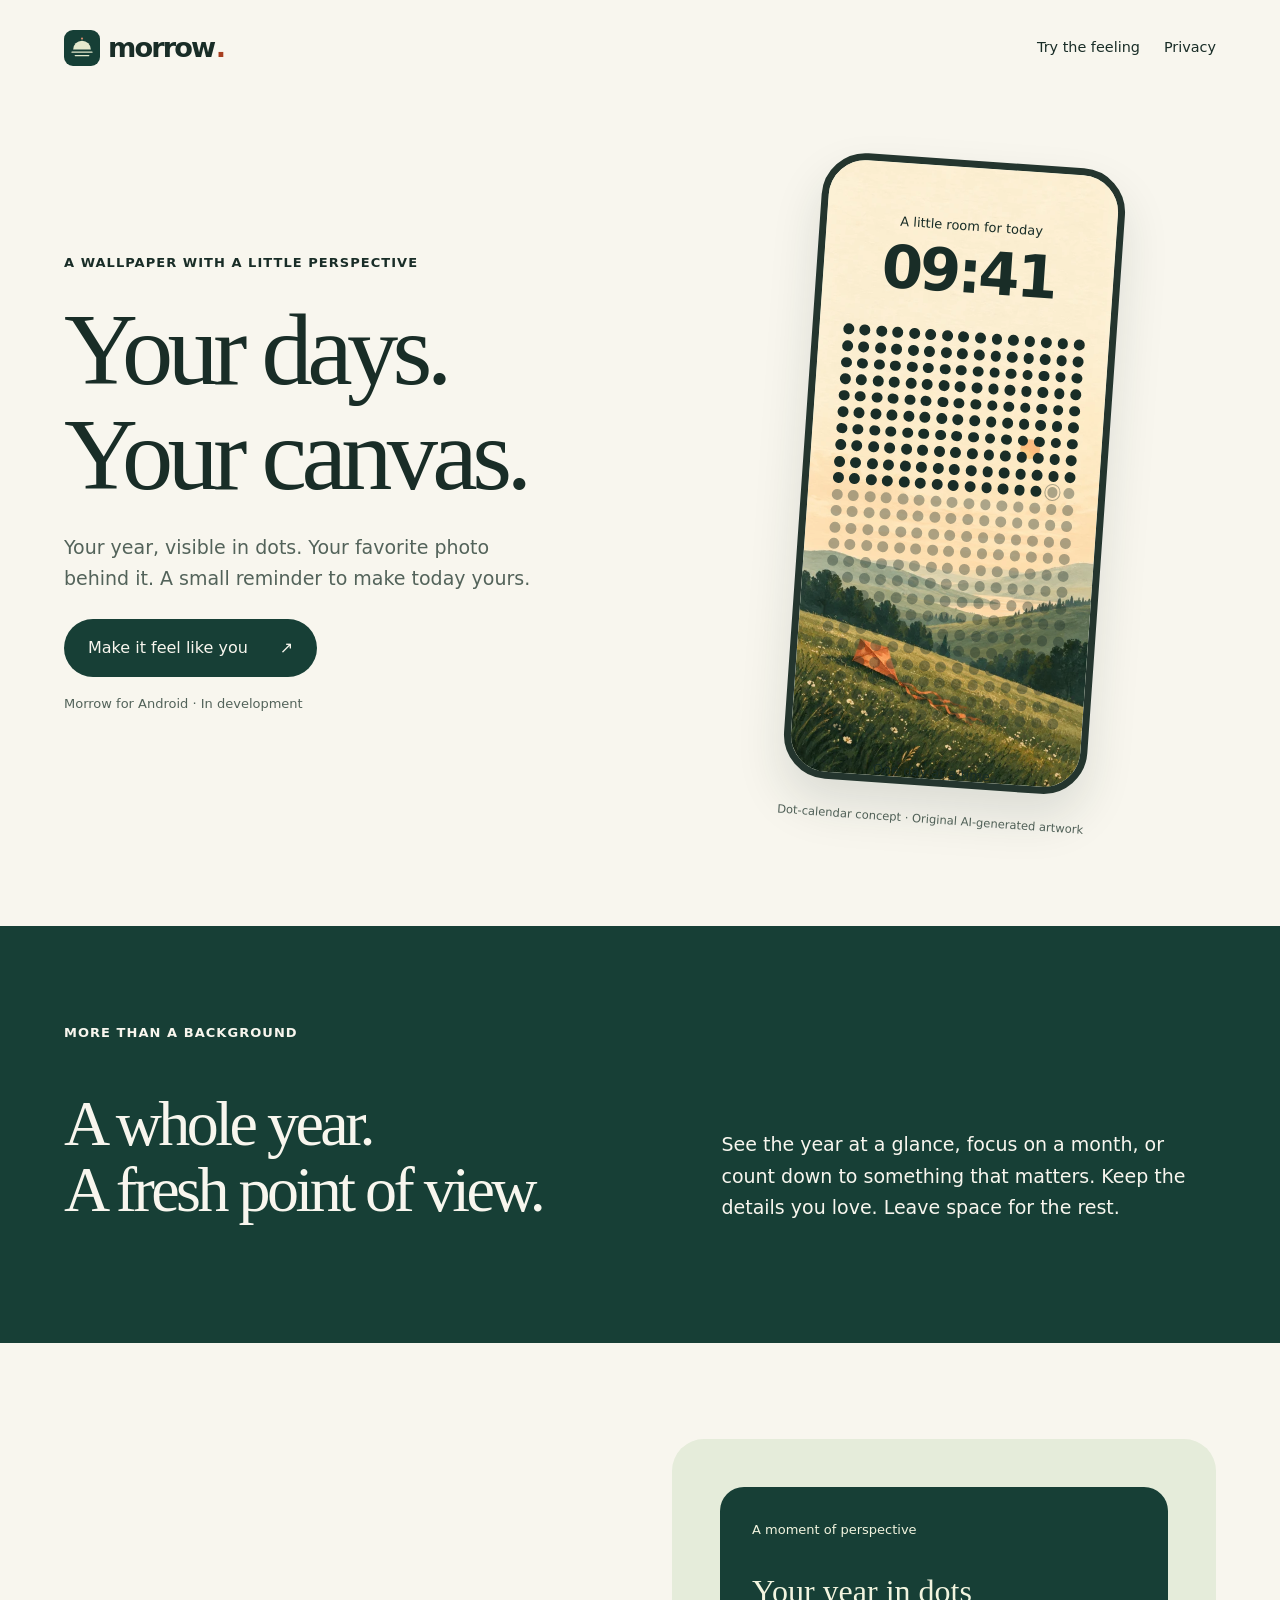
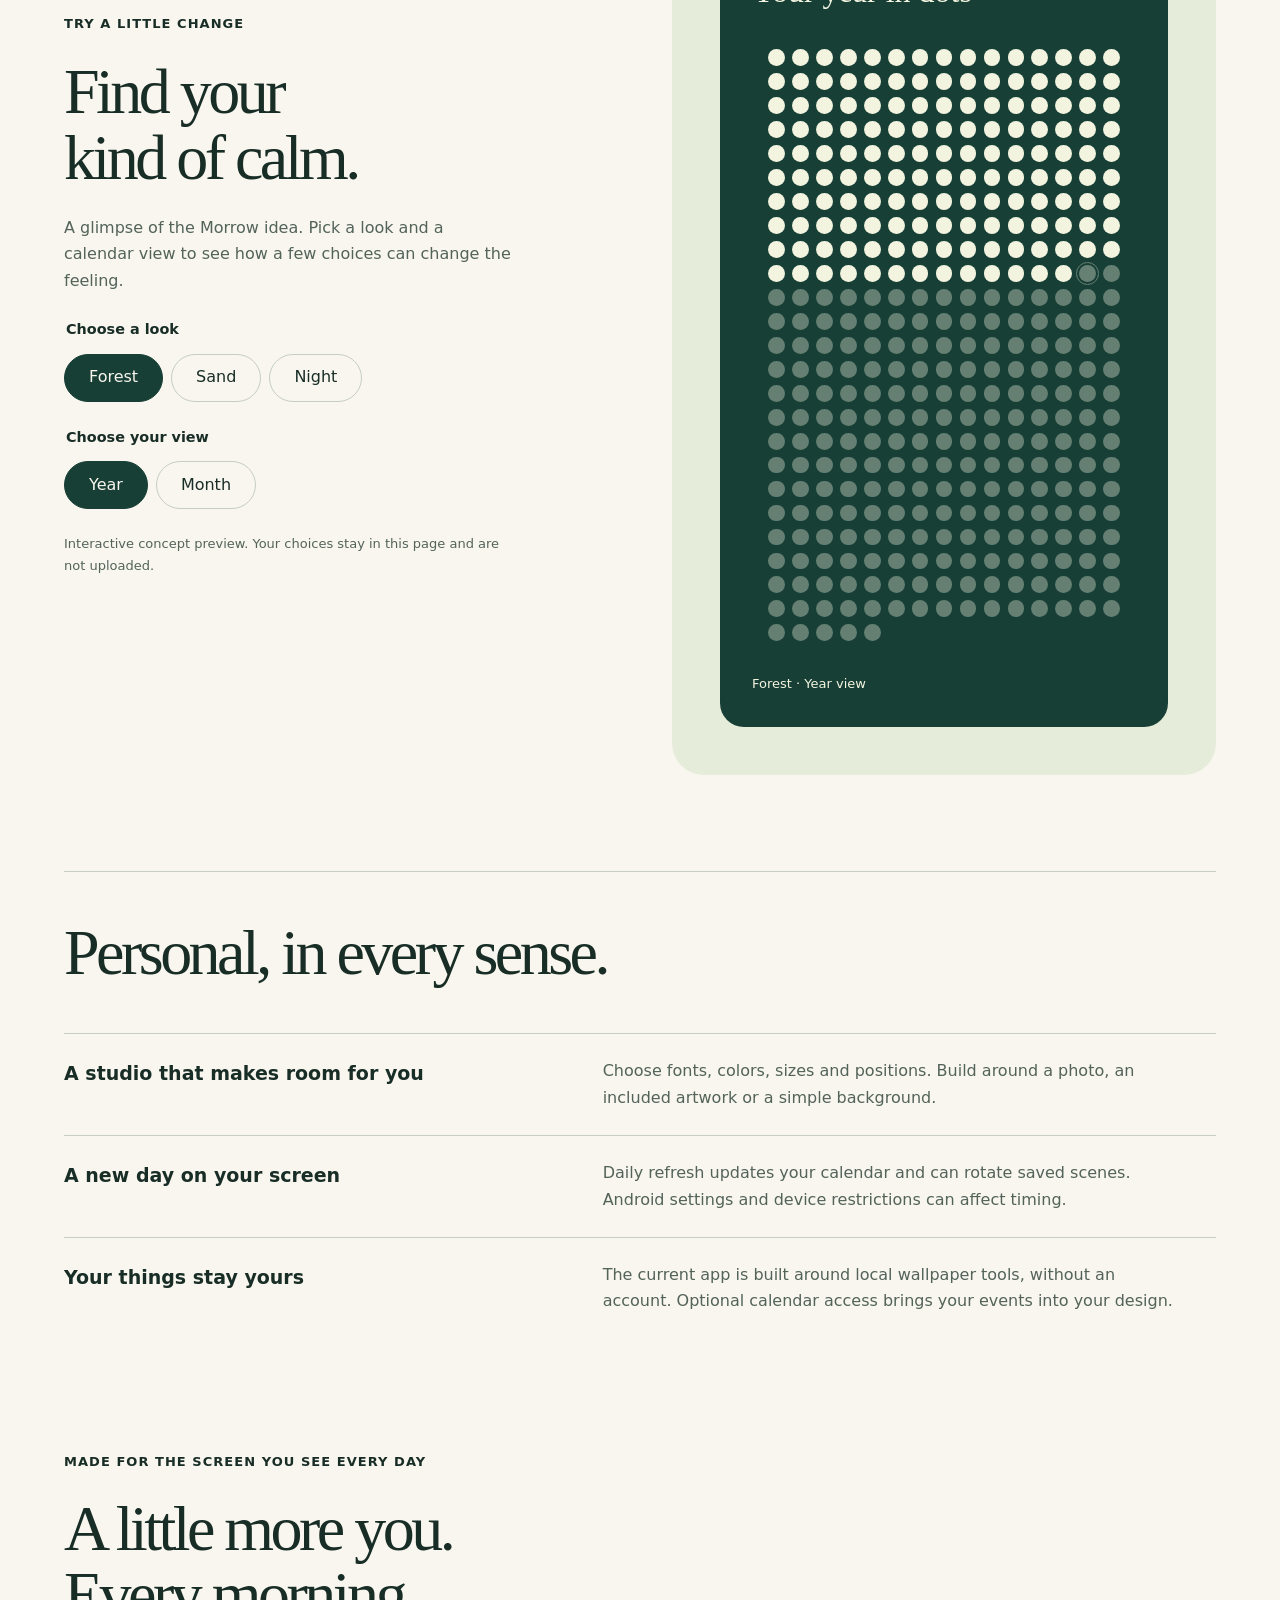
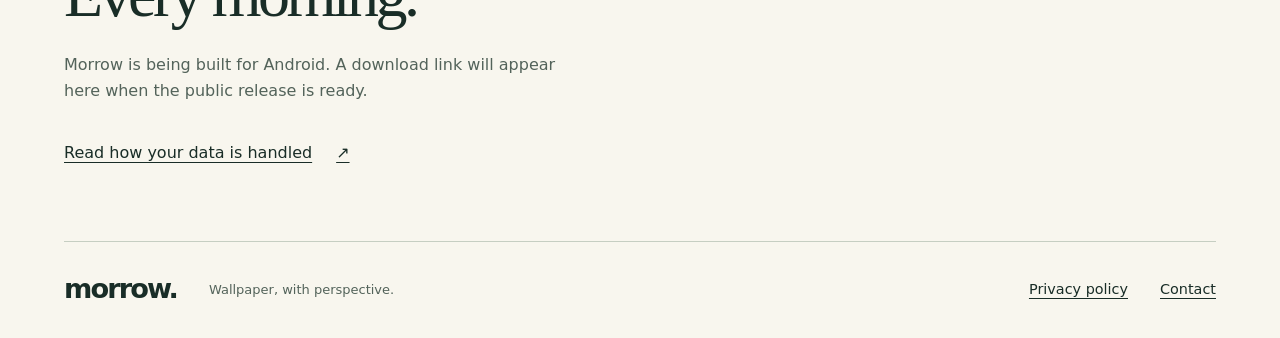
==== index.html @ 8d2a1e9f "Publish Morrow website and offline-app privacy policy" ====
<!doctype html>
<html lang="en">
<head>
  <meta charset="utf-8"><meta name="viewport" content="width=device-width, initial-scale=1">
  <title>Morrow | Your year, visible in dots</title>
  <meta name="description" content="Meet Morrow, an Android wallpaper studio for dot calendars, personal photos and daily refresh. Make your home screen feel like you.">
  <meta name="theme-color" content="#173f36"><meta property="og:title" content="Morrow: Your year, visible in dots"><meta property="og:description" content="A little perspective, every time you pick up your phone."><meta property="og:type" content="website">
  <link rel="icon" href="assets/morrow-mark.svg" type="image/svg+xml"><link rel="stylesheet" href="theme.css"><script src="studio.js" defer></script>
</head>
<body>
  <a class="skip" href="#main">Skip to content</a>
  <header class="site-header wrap"><a class="brand" href="./" aria-label="Morrow home"><img src="assets/morrow-mark.svg" alt="" width="36" height="36">morrow<span class="brand-period">.</span></a><nav aria-label="Main navigation"><a href="#studio">Try the feeling</a><a href="privacy/">Privacy</a></nav></header>
  <main id="main">
    <section class="hero wrap" aria-labelledby="hero-title">
      <div class="hero-copy"><p class="eyebrow">A wallpaper with a little perspective</p><h1 id="hero-title">Your days.<br>Your canvas.</h1><p class="lede">Your year, visible in dots. Your favorite photo behind it. A small reminder to make today yours.</p><a class="button" href="#studio">Make it feel like you <span aria-hidden="true">↗</span></a><p class="availability">Morrow for Android · In development</p></div>
      <figure class="hero-art"><div class="phone"><img class="wall-art" src="assets/kite.webp" alt="Original illustrated green valley with a small orange kite" width="480" height="1068"><div class="phone-content"><p class="phone-date">A little room for today</p><p class="phone-time" aria-hidden="true">09:41</p><div class="dot-grid hero-dots" aria-label="Decorative year calendar illustration"></div><p class="phone-caption">One day at a time.</p></div></div><figcaption>Dot-calendar concept · Original AI-generated artwork</figcaption></figure>
    </section>
    <section class="statement"><div class="wrap statement-inner"><p class="eyebrow">More than a background</p><h2>A whole year.<br>A fresh point of view.</h2><p>See the year at a glance, focus on a month, or count down to something that matters. Keep the details you love. Leave space for the rest.</p></div></section>
    <section id="studio" class="studio wrap" aria-labelledby="studio-title">
      <div class="studio-copy"><p class="eyebrow">Try a little change</p><h2 id="studio-title">Find your<br>kind of calm.</h2><p>A glimpse of the Morrow idea. Pick a look and a calendar view to see how a few choices can change the feeling.</p><fieldset><legend>Choose a look</legend><div class="choices"><button type="button" data-look="forest" aria-pressed="true">Forest</button><button type="button" data-look="sand" aria-pressed="false">Sand</button><button type="button" data-look="night" aria-pressed="false">Night</button></div></fieldset><fieldset><legend>Choose your view</legend><div class="choices"><button type="button" data-period="year" aria-pressed="true">Year</button><button type="button" data-period="month" aria-pressed="false">Month</button></div></fieldset><p class="demo-note">Interactive concept preview. Your choices stay in this page and are not uploaded.</p></div>
      <div class="preview-area"><div class="calendar-preview" data-look="forest"><p class="preview-kicker">A moment of perspective</p><h3 id="preview-heading">Your year in dots</h3><div id="preview-dots" class="dot-grid" aria-label="Illustrative dot calendar"></div><p id="preview-status" role="status">Forest · Year view</p></div></div>
    </section>
    <section class="details wrap" aria-labelledby="details-title"><h2 id="details-title">Personal, in every sense.</h2><dl><div><dt>A studio that makes room for you</dt><dd>Choose fonts, colors, sizes and positions. Build around a photo, an included artwork or a simple background.</dd></div><div><dt>A new day on your screen</dt><dd>Daily refresh updates your calendar and can rotate saved scenes. Android settings and device restrictions can affect timing.</dd></div><div><dt>Your things stay yours</dt><dd>The current app is built around local wallpaper tools, without an account. Optional calendar access brings your events into your design.</dd></div></dl></section>
    <section class="closing wrap"><p class="eyebrow">Made for the screen you see every day</p><h2>A little more you.<br>Every morning.</h2><p>Morrow is being built for Android. A download link will appear here when the public release is ready.</p><a class="text-link" href="privacy/">Read how your data is handled <span aria-hidden="true">↗</span></a></section>
  </main>
  <footer class="site-footer wrap"><a class="brand" href="./">morrow.</a><p>Wallpaper, with perspective.</p><a href="privacy/">Privacy policy</a><a href="mailto:waytokairo@gmail.com">Contact</a></footer>
  <noscript><p class="wrap">The site and privacy policy work without JavaScript. The interactive calendar preview needs JavaScript.</p></noscript>
</body>
</html>
---- theme.css ----
:root {
  color-scheme: light;
  --primitive-cream: #f8f6ee; --primitive-ink: #192d27; --primitive-green: #173f36; --primitive-muted: #53635a; --primitive-line: #c6cec2; --primitive-light: #e5ecda; --primitive-orange: #a83f20;
  --surface-page: var(--primitive-cream); --surface-strong: var(--primitive-green); --text-primary: var(--primitive-ink); --text-secondary: var(--primitive-muted); --text-inverse: var(--primitive-cream); --border-subtle: var(--primitive-line); --action-primary: var(--primitive-green); --focus: var(--primitive-orange);
  --button-bg: var(--action-primary); --button-text: var(--text-inverse); --control-border: var(--border-subtle);
  --space-1: .25rem; --space-2: .5rem; --space-3: .75rem; --space-4: 1rem; --space-5: 1.5rem; --space-6: 2rem; --space-7: 3rem; --space-8: 4rem; --space-9: 6rem;
  --font-body: system-ui, -apple-system, BlinkMacSystemFont, "Segoe UI", sans-serif; --font-display: Georgia, "Times New Roman", serif;
  --type-small: .8125rem; --type-body: 1rem; --type-lede: 1.1875rem; --type-title: clamp(3.5rem, 8vw, 7rem); --type-section: clamp(2.5rem, 5vw, 4.5rem);
  --radius-pill: 5rem; --radius-panel: 2rem; --radius-phone: 2.75rem; --duration-feedback: 180ms; --content-max: 72rem; --measure: 39rem; --tap: 3rem;
  --preview-forest-bg: #173f36; --preview-forest-fg: #f2f4df; --preview-sand-bg: #e8d4af; --preview-sand-fg: #3d3528; --preview-night-bg: #242c45; --preview-night-fg: #e9e9f5;
  --phone-width: 19rem; --dot-gap: .45rem; --dot-diameter: .45rem; --phone-outline: #24352e; --shadow-phone: 0 1.5rem 3rem #192d2720;
}
* { box-sizing: border-box; }
html { scroll-behavior: smooth; scroll-padding-top: var(--space-6); }
body { margin: 0; background: var(--surface-page); color: var(--text-primary); font: var(--type-body)/1.65 var(--font-body); }
img { max-width: 100%; display: block; }
a { color: inherit; text-underline-offset: .25em; }
button { font: inherit; cursor: pointer; }
button, a { -webkit-tap-highlight-color: transparent; }
a:focus-visible, button:focus-visible { outline: .2rem solid var(--focus); outline-offset: .25rem; }
button:disabled { opacity: .5; cursor: not-allowed; }
a:active, button:active { transform: translateY(.1rem); }
.wrap { width: min(calc(100% - var(--space-7)), var(--content-max)); margin-inline: auto; }
.skip { position: absolute; top: -6rem; left: var(--space-4); padding: var(--space-3); background: var(--surface-page); z-index: 10; }
.skip:focus { top: var(--space-4); }
.site-header { display: flex; justify-content: space-between; align-items: center; gap: var(--space-4); padding-block: var(--space-5); flex-wrap: wrap; }
.brand { display: inline-flex; align-items: center; gap: var(--space-2); text-decoration: none; font-size: 1.7rem; font-weight: 650; letter-spacing: -.07em; min-height: var(--tap); }
.brand-period { margin-left: -.4rem; color: var(--focus); }
nav { display: flex; gap: var(--space-5); flex-wrap: wrap; }
nav a, .site-footer a:not(.brand) { display: inline-flex; min-height: var(--tap); align-items: center; font-size: .9rem; }
nav a { text-decoration: none; }
nav a:hover, .text-link:hover { text-decoration: underline; }
.hero { display: grid; gap: var(--space-7); padding-block: var(--space-7) var(--space-8); align-items: center; }
.eyebrow { font-size: var(--type-small); font-weight: 650; letter-spacing: .08em; text-transform: uppercase; margin: 0 0 var(--space-5); }
h1, h2 { font-family: var(--font-display); font-weight: 400; letter-spacing: -.055em; line-height: 1.03; margin: 0 0 var(--space-5); }
h1 { font-size: var(--type-title); }
h2 { font-size: var(--type-section); }
p { margin: 0 0 var(--space-5); }
.lede { font-size: var(--type-lede); color: var(--text-secondary); max-width: 30rem; }
.button { display: inline-flex; justify-content: space-between; align-items: center; gap: var(--space-6); background: var(--button-bg); color: var(--button-text); padding: var(--space-4) var(--space-5); border-radius: var(--radius-pill); text-decoration: none; min-height: var(--tap); transition: opacity var(--duration-feedback); }
.button:hover { opacity: .88; }
.availability, .demo-note { font-size: var(--type-small); color: var(--text-secondary); margin-top: var(--space-4); }
.hero-art { margin: 0; display: grid; justify-items: center; gap: var(--space-5); }
.phone { width: min(var(--phone-width), 100%); aspect-ratio: 480 / 990; position: relative; overflow: hidden; border: .45rem solid var(--phone-outline); border-radius: var(--radius-phone); box-shadow: var(--shadow-phone); background: var(--primitive-light); }
.wall-art { width: 100%; height: 100%; object-fit: cover; }
.phone-content { position: absolute; inset: 0; padding: var(--space-7) var(--space-5); text-align: center; color: var(--primitive-ink); }
.phone-date { font-size: var(--type-small); margin-bottom: 0; }
.phone-time { font-size: 3.7rem; line-height: 1.2; font-weight: 650; letter-spacing: -.05em; margin-bottom: var(--space-5); }
.dot-grid { display: grid; grid-template-columns: repeat(15, 1fr); gap: var(--dot-gap); }
.dot { aspect-ratio: 1; border-radius: 50%; background: currentColor; opacity: .36; }
.dot.past { opacity: 1; }
.dot.today { outline: .1rem solid currentColor; outline-offset: .13rem; }
.hero-dots { --dot-gap: .35rem; }
.phone-caption { font-size: var(--type-small); margin-top: var(--space-5); }
figcaption { font-size: .72rem; color: var(--text-secondary); text-align: center; }
.statement { background: var(--surface-strong); color: var(--text-inverse); padding-block: var(--space-8); }
.statement-inner { display: grid; gap: var(--space-5); }
.statement p:last-child { max-width: 30rem; font-size: var(--type-lede); }
.studio { padding-block: var(--space-8); display: grid; gap: var(--space-7); align-items: center; scroll-margin-top: var(--space-5); }
.studio-copy > p:not(.eyebrow) { max-width: 28rem; color: var(--text-secondary); }
fieldset { padding: 0; margin: var(--space-5) 0; border: 0; }
legend { font-size: .9rem; font-weight: 600; margin-bottom: var(--space-3); }
.choices { display: flex; flex-wrap: wrap; gap: var(--space-2); }
.choices button { padding: var(--space-2) var(--space-5); min-height: var(--tap); background: transparent; color: var(--text-primary); border: .0625rem solid var(--control-border); border-radius: var(--radius-pill); transition: background var(--duration-feedback), color var(--duration-feedback); }
.choices button:hover { border-color: var(--text-primary); }
.choices button[aria-pressed="true"] { color: var(--button-text); background: var(--button-bg); border-color: var(--button-bg); }
.preview-area { padding: var(--space-5); background: var(--primitive-light); border-radius: var(--radius-panel); }
.calendar-preview { background: var(--preview-forest-bg); color: var(--preview-forest-fg); padding: var(--space-6); border-radius: calc(var(--radius-panel) - var(--space-2)); min-height: 30rem; display: flex; flex-direction: column; justify-content: center; transition: background var(--duration-feedback), color var(--duration-feedback); }
.calendar-preview[data-look="sand"] { background: var(--preview-sand-bg); color: var(--preview-sand-fg); }
.calendar-preview[data-look="night"] { background: var(--preview-night-bg); color: var(--preview-night-fg); }
.preview-kicker { font-size: var(--type-small); }
.calendar-preview h3 { margin: 0 0 var(--space-6); font-family: var(--font-display); font-size: 2rem; font-weight: 400; }
.calendar-preview .dot-grid { width: 100%; max-width: 22rem; margin-inline: auto; }
.calendar-preview .dot-grid.month { grid-template-columns: repeat(7, 1fr); max-width: 14rem; --dot-gap: .9rem; }
#preview-status { margin: var(--space-6) 0 0; font-size: var(--type-small); }
.details { padding-block: var(--space-7) var(--space-8); border-top: .0625rem solid var(--border-subtle); }
.details h2 { max-width: 40rem; }
dl { margin: var(--space-7) 0 0; }
dl > div { display: grid; gap: var(--space-3); border-top: .0625rem solid var(--border-subtle); padding-block: var(--space-5); }
dt { font-size: var(--type-lede); font-weight: 600; }
dd { margin: 0; color: var(--text-secondary); max-width: 36rem; }
.closing { padding-block: var(--space-7) var(--space-8); }
.closing > p:not(.eyebrow) { max-width: 32rem; color: var(--text-secondary); }
.text-link { display: inline-flex; align-items: center; gap: var(--space-5); min-height: var(--tap); }
.site-footer { border-top: .0625rem solid var(--border-subtle); display: flex; flex-wrap: wrap; align-items: center; gap: var(--space-4) var(--space-6); padding-block: var(--space-5); }
.site-footer p { margin: 0; font-size: var(--type-small); color: var(--text-secondary); flex: 1 1 12rem; }
.legal { max-width: var(--measure); padding-block: var(--space-7) var(--space-8); }
.legal h1 { font-size: clamp(3rem, 7vw, 5rem); }
.legal h2 { font-family: var(--font-body); font-size: 1.4rem; letter-spacing: -.025em; line-height: 1.3; margin-top: var(--space-7); margin-bottom: var(--space-4); font-weight: 650; }
.legal ul { padding-left: var(--space-5); }
.legal li { margin-block: var(--space-3); }
.legal a { overflow-wrap: anywhere; }
.legal .summary { font-size: var(--type-lede); }
.legal nav { padding-block: var(--space-4); border-block: .0625rem solid var(--border-subtle); margin-block: var(--space-6); }
@media (min-width: 48rem) {
  .hero { grid-template-columns: 1.1fr 1fr; padding-block: var(--space-8) var(--space-9); }
  .hero-art { transform: rotate(4deg); }
  .statement, .studio { padding-block: var(--space-9); }
  .statement-inner { grid-template-columns: 1.2fr 1fr; column-gap: var(--space-8); }
  .statement-inner .eyebrow { grid-column: 1 / -1; }
  .statement-inner p:last-child { align-self: end; }
  .studio { grid-template-columns: 1fr 1fr; gap: var(--space-8); }
  .preview-area { padding: var(--space-7); }
  dl > div { grid-template-columns: 1fr 1.25fr; gap: var(--space-7); }
}
@media (prefers-reduced-motion: reduce) { html { scroll-behavior: auto; } *, *::before, *::after { transition: none !important; } }
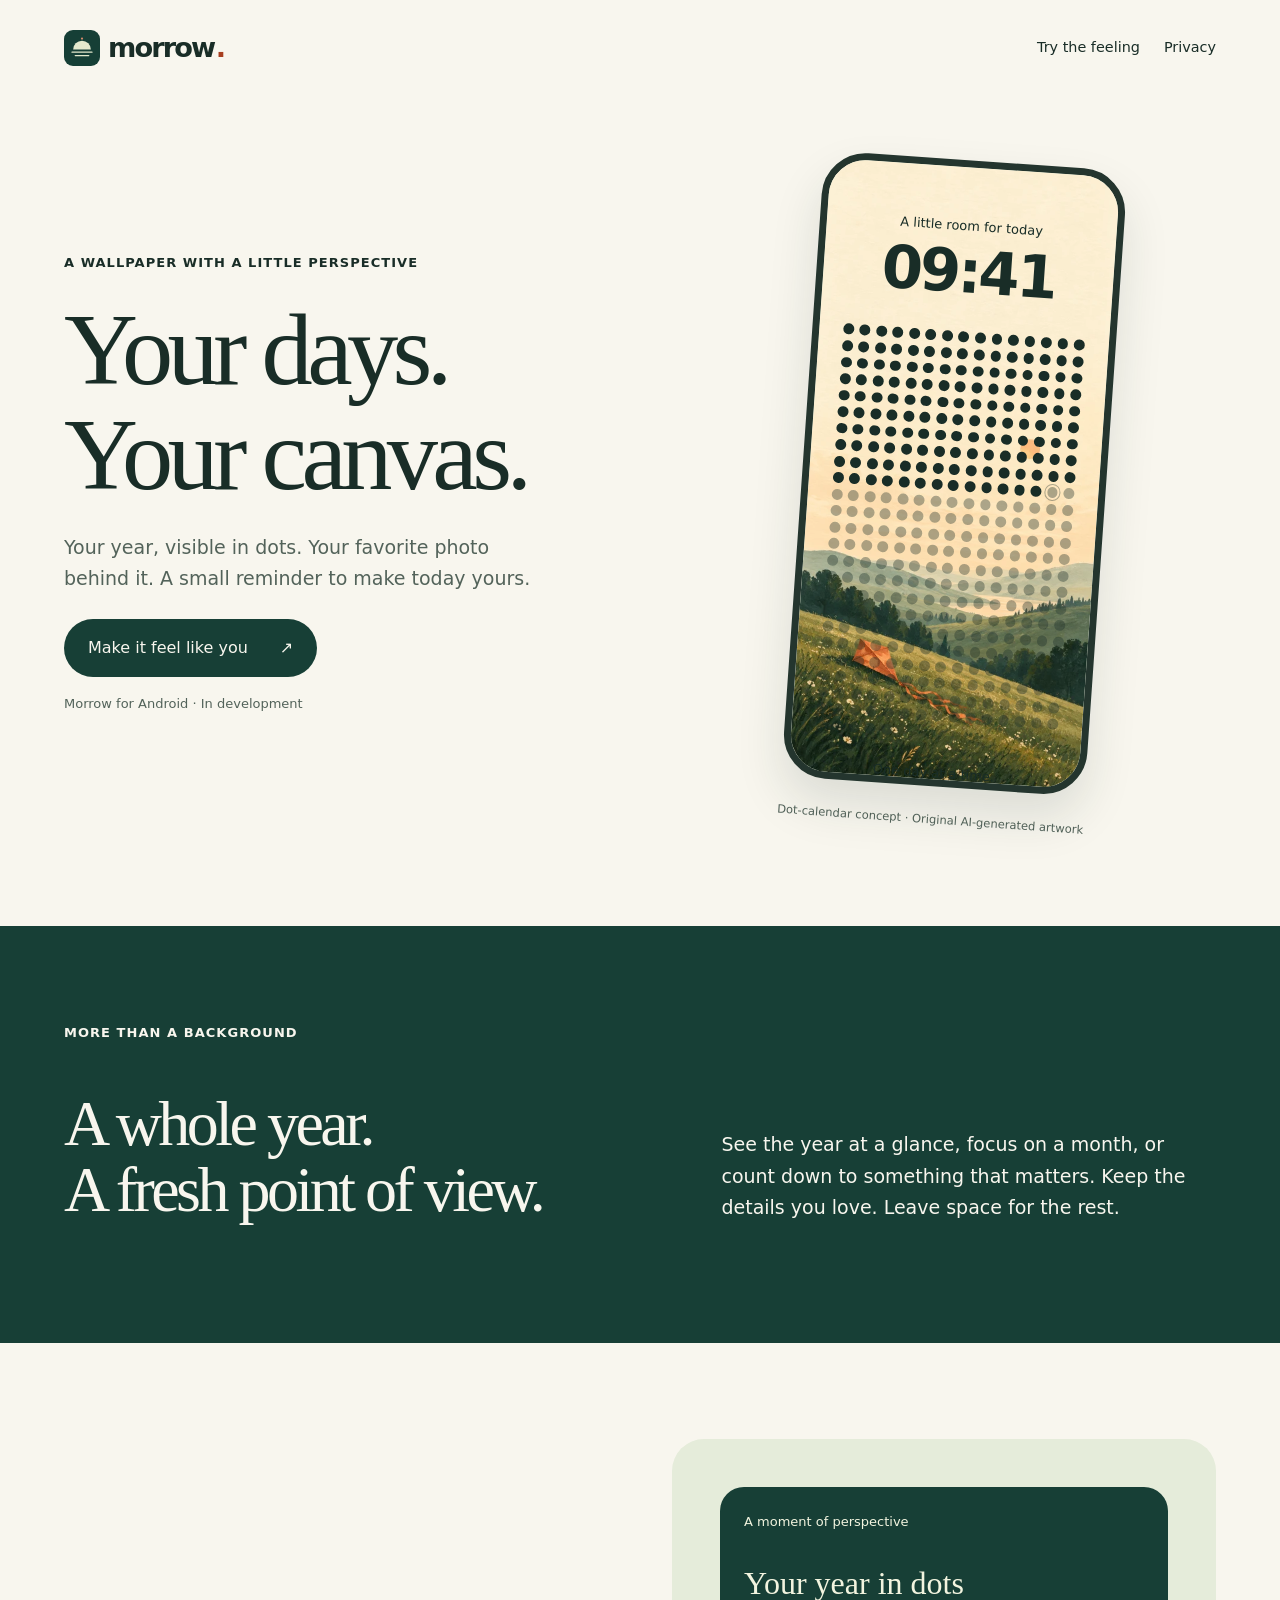
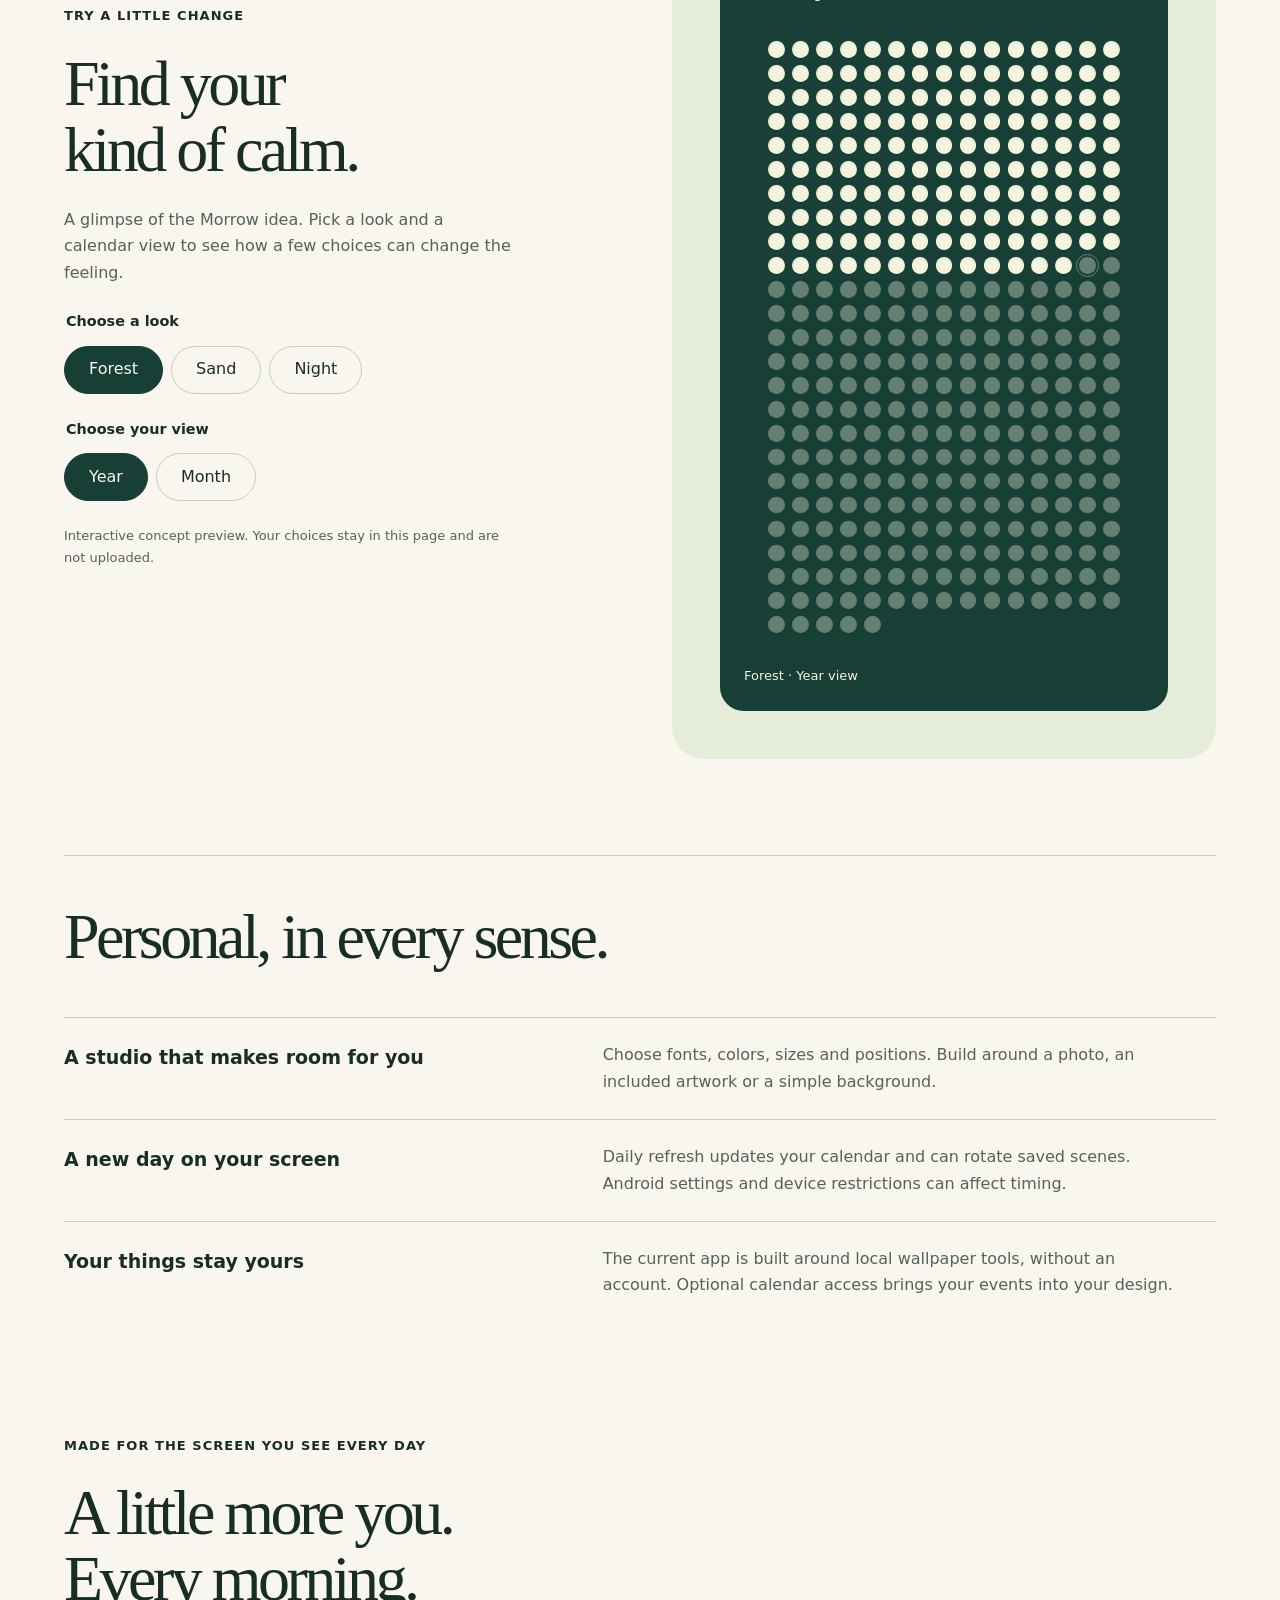
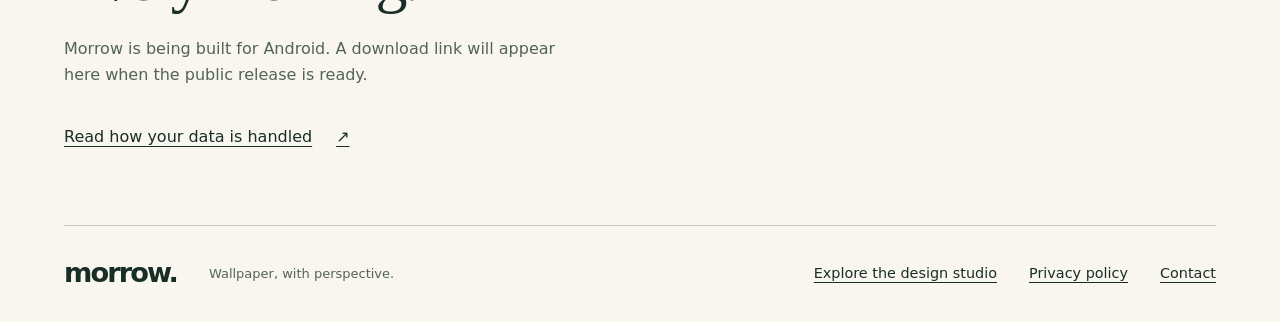
==== commit ba707998: "Add five interactive Morrow design directions and local selection studio" ====
--- a/index.html
+++ b/index.html
@@ -23,7 +23,7 @@
     <section class="details wrap" aria-labelledby="details-title"><h2 id="details-title">Personal, in every sense.</h2><dl><div><dt>A studio that makes room for you</dt><dd>Choose fonts, colors, sizes and positions. Build around a photo, an included artwork or a simple background.</dd></div><div><dt>A new day on your screen</dt><dd>Daily refresh updates your calendar and can rotate saved scenes. Android settings and device restrictions can affect timing.</dd></div><div><dt>Your things stay yours</dt><dd>The current app is built around local wallpaper tools, without an account. Optional calendar access brings your events into your design.</dd></div></dl></section>
     <section class="closing wrap"><p class="eyebrow">Made for the screen you see every day</p><h2>A little more you.<br>Every morning.</h2><p>Morrow is being built for Android. A download link will appear here when the public release is ready.</p><a class="text-link" href="privacy/">Read how your data is handled <span aria-hidden="true">↗</span></a></section>
   </main>
-  <footer class="site-footer wrap"><a class="brand" href="./">morrow.</a><p>Wallpaper, with perspective.</p><a href="privacy/">Privacy policy</a><a href="mailto:waytokairo@gmail.com">Contact</a></footer>
+  <footer class="site-footer wrap"><a class="brand" href="./">morrow.</a><p>Wallpaper, with perspective.</p><a href="design-lab/">Explore the design studio</a><a href="privacy/">Privacy policy</a><a href="mailto:waytokairo@gmail.com">Contact</a></footer>
   <noscript><p class="wrap">The site and privacy policy work without JavaScript. The interactive calendar preview needs JavaScript.</p></noscript>
 </body>
 </html>
--- a/theme.css
+++ b/theme.css
@@ -64,8 +64,9 @@
 .choices button { padding: var(--space-2) var(--space-5); min-height: var(--tap); background: transparent; color: var(--text-primary); border: .0625rem solid var(--control-border); border-radius: var(--radius-pill); transition: background var(--duration-feedback), color var(--duration-feedback); }
 .choices button:hover { border-color: var(--text-primary); }
 .choices button[aria-pressed="true"] { color: var(--button-text); background: var(--button-bg); border-color: var(--button-bg); }
-.preview-area { padding: var(--space-5); background: var(--primitive-light); border-radius: var(--radius-panel); }
-.calendar-preview { background: var(--preview-forest-bg); color: var(--preview-forest-fg); padding: var(--space-6); border-radius: calc(var(--radius-panel) - var(--space-2)); min-height: 30rem; display: flex; flex-direction: column; justify-content: center; transition: background var(--duration-feedback), color var(--duration-feedback); }
+.studio > * { min-width: 0; }
+.preview-area { padding: var(--space-4); background: var(--primitive-light); border-radius: var(--radius-panel); }
+.calendar-preview { background: var(--preview-forest-bg); color: var(--preview-forest-fg); padding: var(--space-5); border-radius: calc(var(--radius-panel) - var(--space-2)); min-height: 30rem; display: flex; flex-direction: column; justify-content: center; transition: background var(--duration-feedback), color var(--duration-feedback); }
 .calendar-preview[data-look="sand"] { background: var(--preview-sand-bg); color: var(--preview-sand-fg); }
 .calendar-preview[data-look="night"] { background: var(--preview-night-bg); color: var(--preview-night-fg); }
 .preview-kicker { font-size: var(--type-small); }
